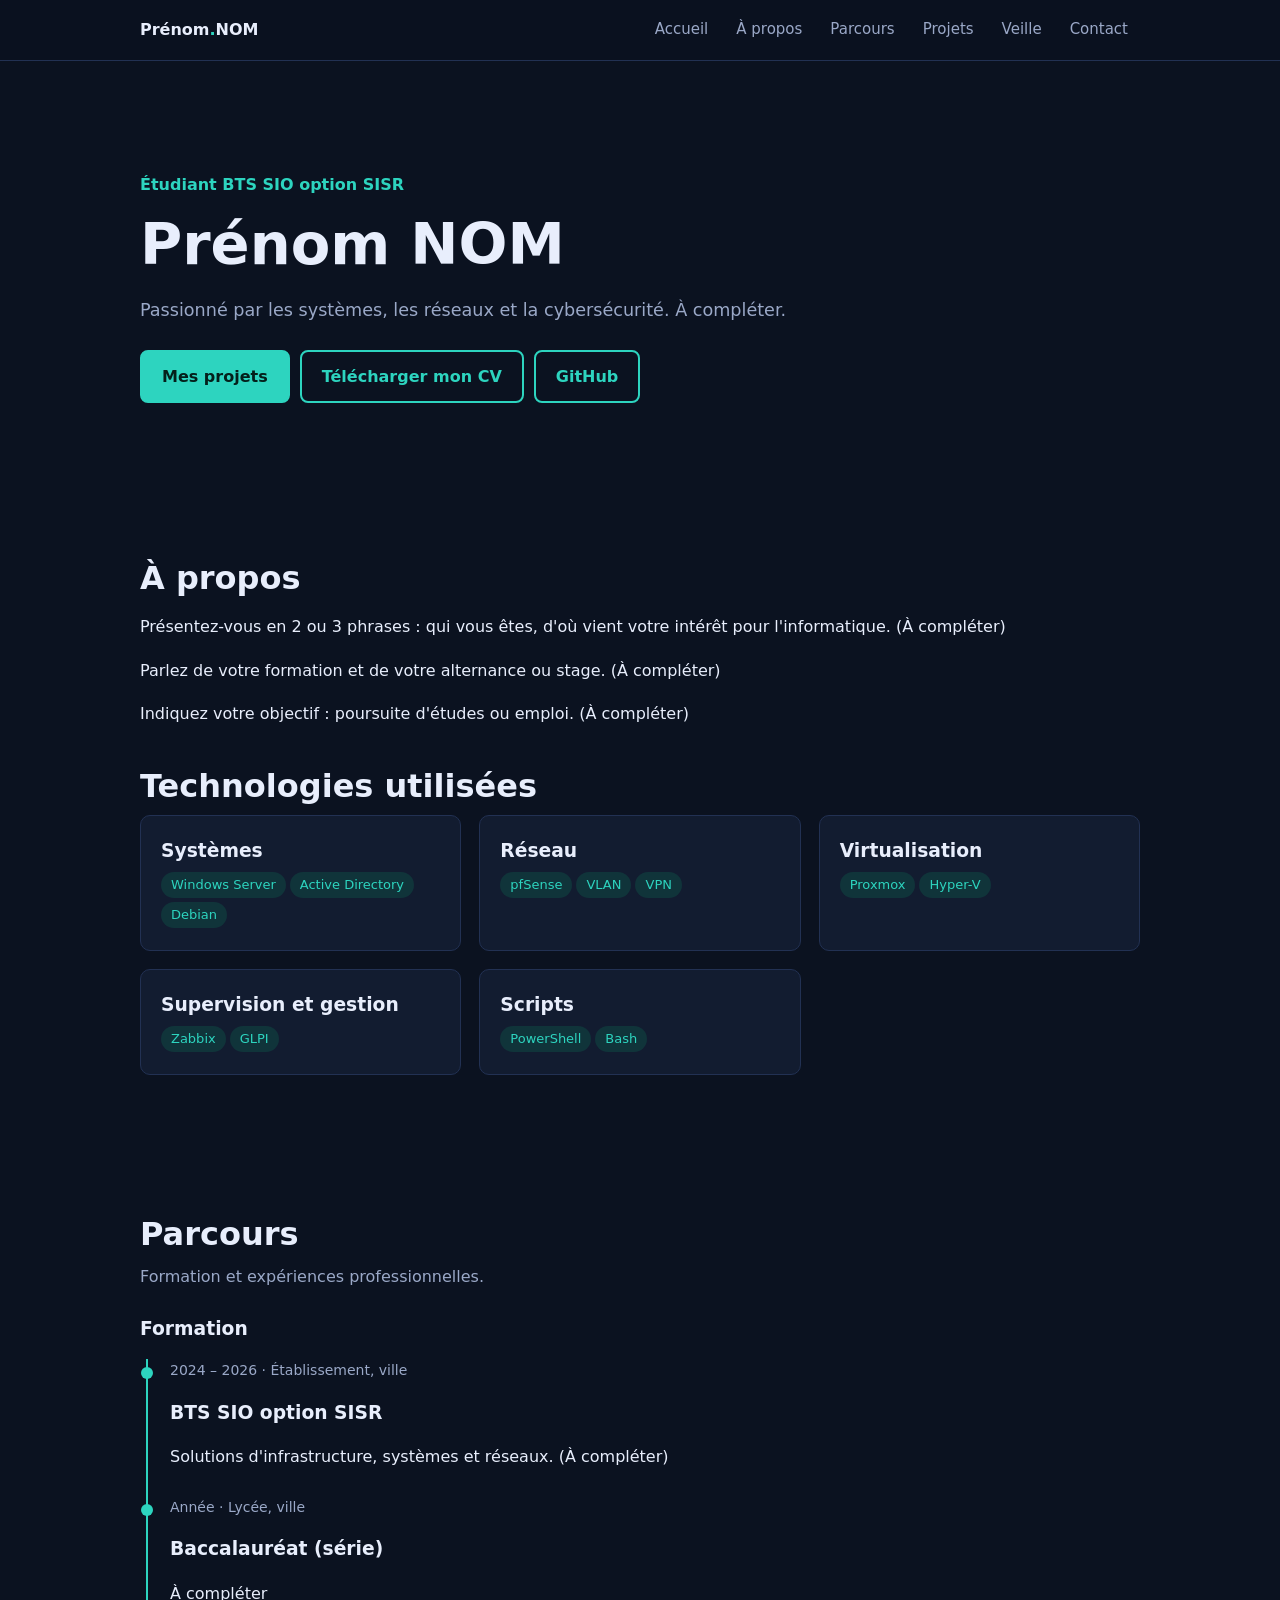
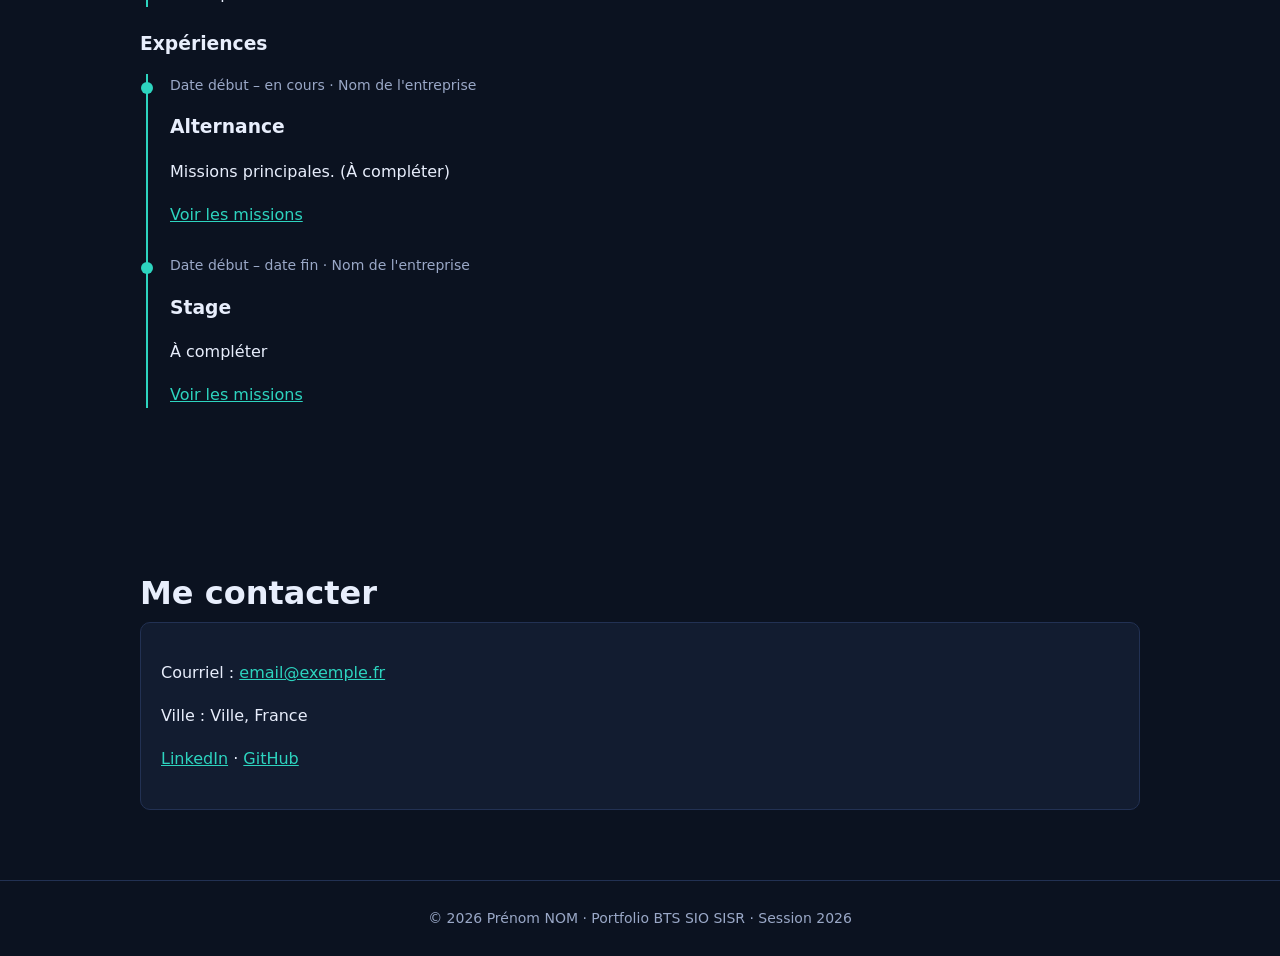
==== index.html @ b0afbd42 "Squelette du portfolio" ====
<!DOCTYPE html><html lang="fr"><head><meta charset="utf-8"><meta name="viewport" content="width=device-width, initial-scale=1"><meta name="robots" content="index, follow"><meta name="description" content="Portfolio BTS SIO option SISR : projets, missions, compétences et veille technologique."><title>Portfolio</title><link rel="stylesheet" href="css/style.css"></head><body data-page="home"><header id="site-header"></header><main>
<section class="hero" id="home"><div class="wrap"><div class="kicker" id="h-title"></div><h1 id="h-name"></h1><p id="h-text"></p>
<a class="btn" href="projects.html">Mes projets</a><a class="btn alt" id="cv-btn" href="#">Télécharger mon CV</a><a class="btn alt" id="gh-btn" href="#" target="_blank" rel="noopener">GitHub</a></div></section>
<section id="about"><div class="wrap"><h2>À propos</h2><div id="about-txt"></div><h2 style="margin-top:40px">Technologies utilisées</h2><div class="grid" id="stack"></div></div></section>
<section id="parcours"><div class="wrap"><h2>Parcours</h2><p class="sub">Formation et expériences professionnelles.</p>
<h3>Formation</h3><div class="tl" id="formation"></div><h3>Expériences</h3><div class="tl" id="experiences"></div></div></section>
<section id="contact"><div class="wrap"><h2>Me contacter</h2><div class="card" id="contact-card"></div></div></section></main>
<footer id="site-footer"></footer><script src="js/data.js"></script><script src="js/main.js"></script></body></html>
---- css/style.css ----
:root{--bg:#0b1220;--card:#121c30;--ink:#e8eefc;--mute:#9aa8c7;--acc:#2dd4bf;--line:#223153}
*{box-sizing:border-box}html{scroll-behavior:smooth;scroll-padding-top:70px}
body{margin:0;background:var(--bg);color:var(--ink);font:16px/1.7 "Segoe UI",system-ui,Arial,sans-serif}
a{color:var(--acc)}h1,h2,h3{line-height:1.2}
.wrap{max-width:1040px;margin:auto;padding:0 20px}
header{position:sticky;top:0;background:rgba(11,18,32,.92);backdrop-filter:blur(8px);border-bottom:1px solid var(--line);z-index:10}
.bar{display:flex;align-items:center;justify-content:space-between;height:60px}
.brand{font-weight:700;color:var(--ink);text-decoration:none}.brand b{color:var(--acc)}
nav{display:flex;gap:4px}nav a{color:var(--mute);text-decoration:none;padding:6px 12px;border-radius:6px;font-size:15px}
nav a:hover,nav a.on{color:var(--ink);background:var(--card)}
#burger{display:none;background:none;border:1px solid var(--line);color:var(--ink);border-radius:6px;padding:6px 10px;font-size:18px}
@media(max-width:760px){#burger{display:block}nav{display:none;position:absolute;top:60px;left:0;right:0;flex-direction:column;background:var(--bg);padding:10px 20px;border-bottom:1px solid var(--line)}nav.open{display:flex}}
section{padding:70px 0}.hero{padding:110px 0 80px}
.hero h1{font-size:clamp(2.2rem,6vw,3.6rem);margin:.2em 0}.hero p{color:var(--mute);max-width:60ch;font-size:1.1rem}
.kicker{color:var(--acc);font-weight:600}
h2{font-size:2rem;margin:0 0 .3em}.sub{color:var(--mute);margin:0 0 28px}
.btn{display:inline-block;padding:11px 20px;border-radius:8px;background:var(--acc);color:#04201b;font-weight:700;text-decoration:none;margin:6px 10px 6px 0;border:2px solid var(--acc)}
.btn.alt{background:none;color:var(--acc)}
.grid{display:grid;gap:18px;grid-template-columns:repeat(auto-fit,minmax(280px,1fr))}
.card{background:var(--card);border:1px solid var(--line);border-radius:10px;padding:20px}
.card h3{margin:.2em 0 .4em}.card img{width:100%;height:170px;object-fit:cover;border-radius:8px;margin-bottom:10px;background:#0e1830}
.tag{display:inline-block;background:#10343a;color:var(--acc);padding:2px 10px;border-radius:99px;font-size:13px;margin:2px 4px 2px 0}
.meta{color:var(--mute);font-size:14px}
.tl{border-left:2px solid var(--acc);padding-left:22px;margin-left:6px}.tl .it{position:relative;margin-bottom:26px}
.tl .it:before{content:"";position:absolute;left:-29px;top:8px;width:12px;height:12px;border-radius:50%;background:var(--acc)}
.filters{display:flex;gap:8px;flex-wrap:wrap;margin-bottom:22px}
.filters button{background:var(--card);color:var(--ink);border:1px solid var(--line);border-radius:99px;padding:7px 16px;cursor:pointer}
.filters button.on{background:var(--acc);color:#04201b;border-color:var(--acc)}
.shots{display:grid;gap:14px;grid-template-columns:repeat(auto-fit,minmax(260px,1fr))}.shots img{width:100%;border-radius:8px;border:1px solid var(--line)}
.todo{color:#f5c542}
footer{border-top:1px solid var(--line);padding:26px 0;color:var(--mute);font-size:14px;text-align:center}
.page{padding:50px 0}
a:focus-visible,button:focus-visible{outline:3px solid var(--acc);outline-offset:2px}
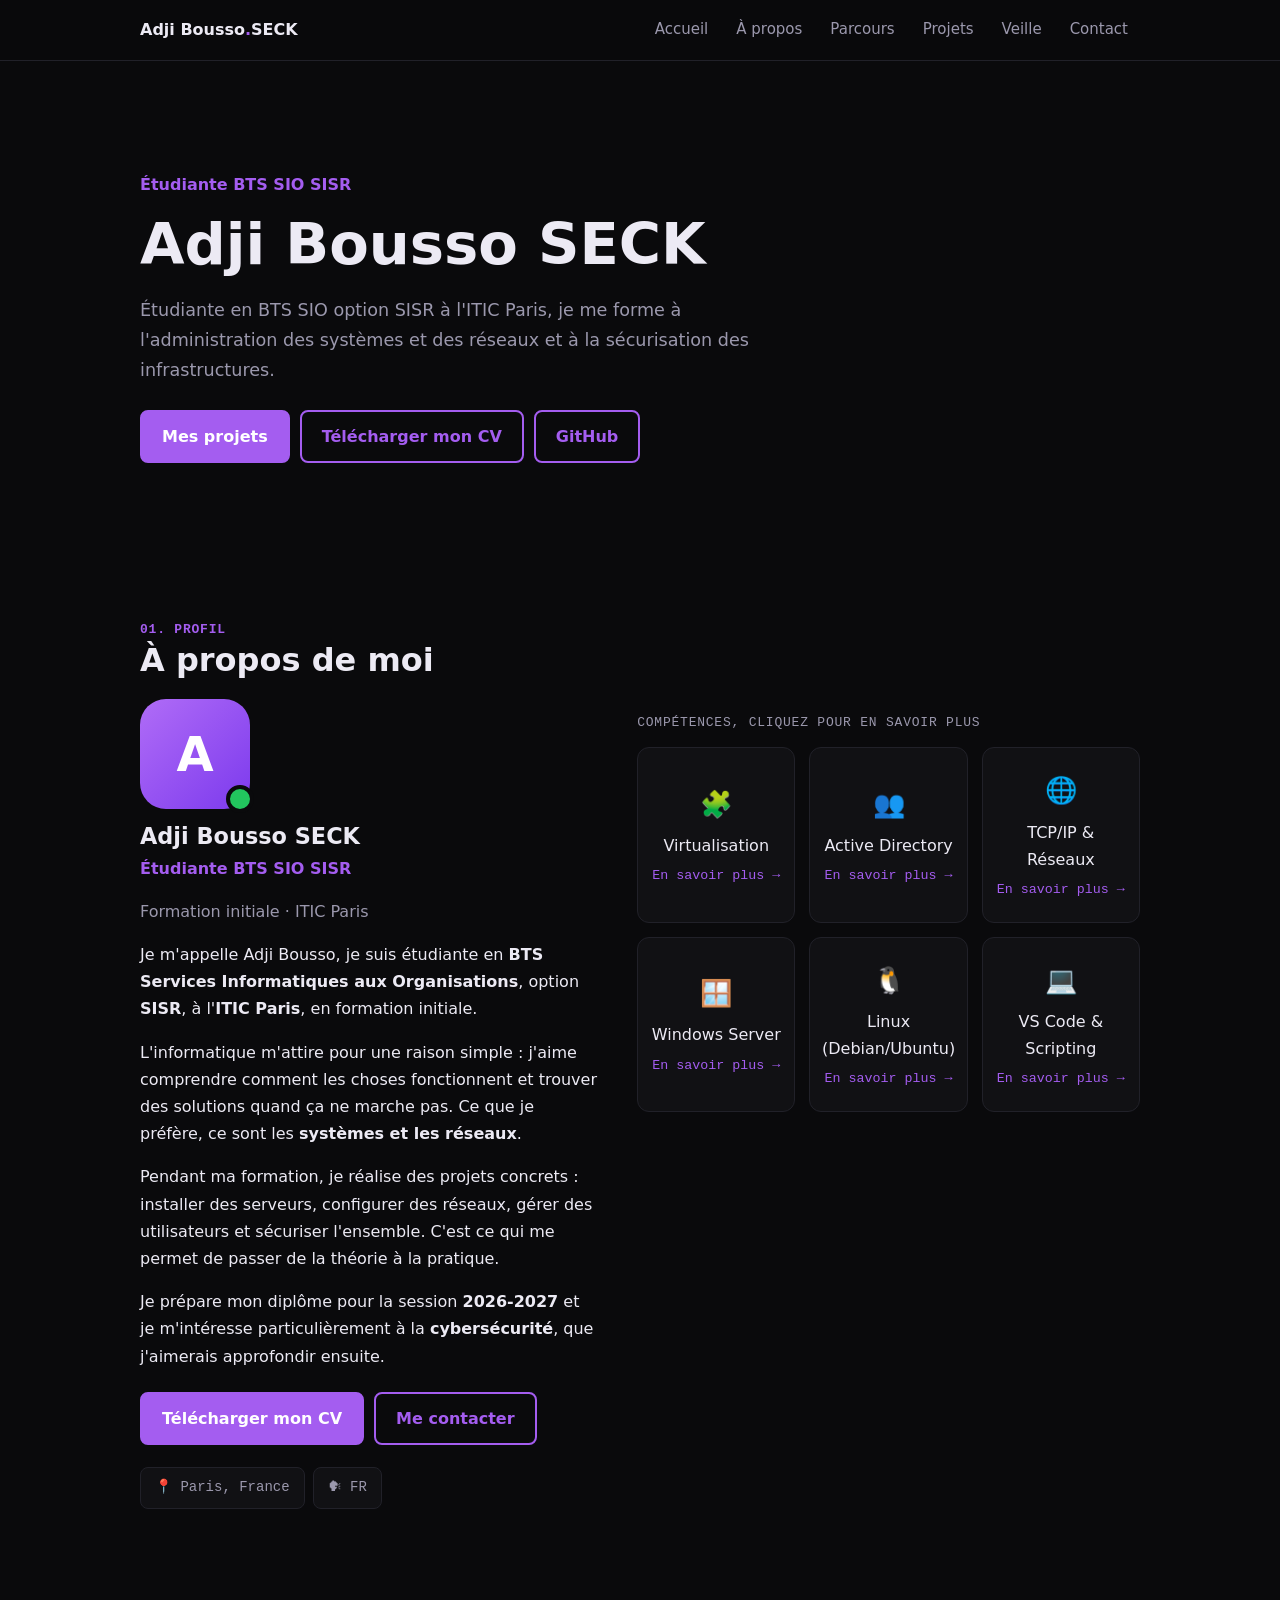
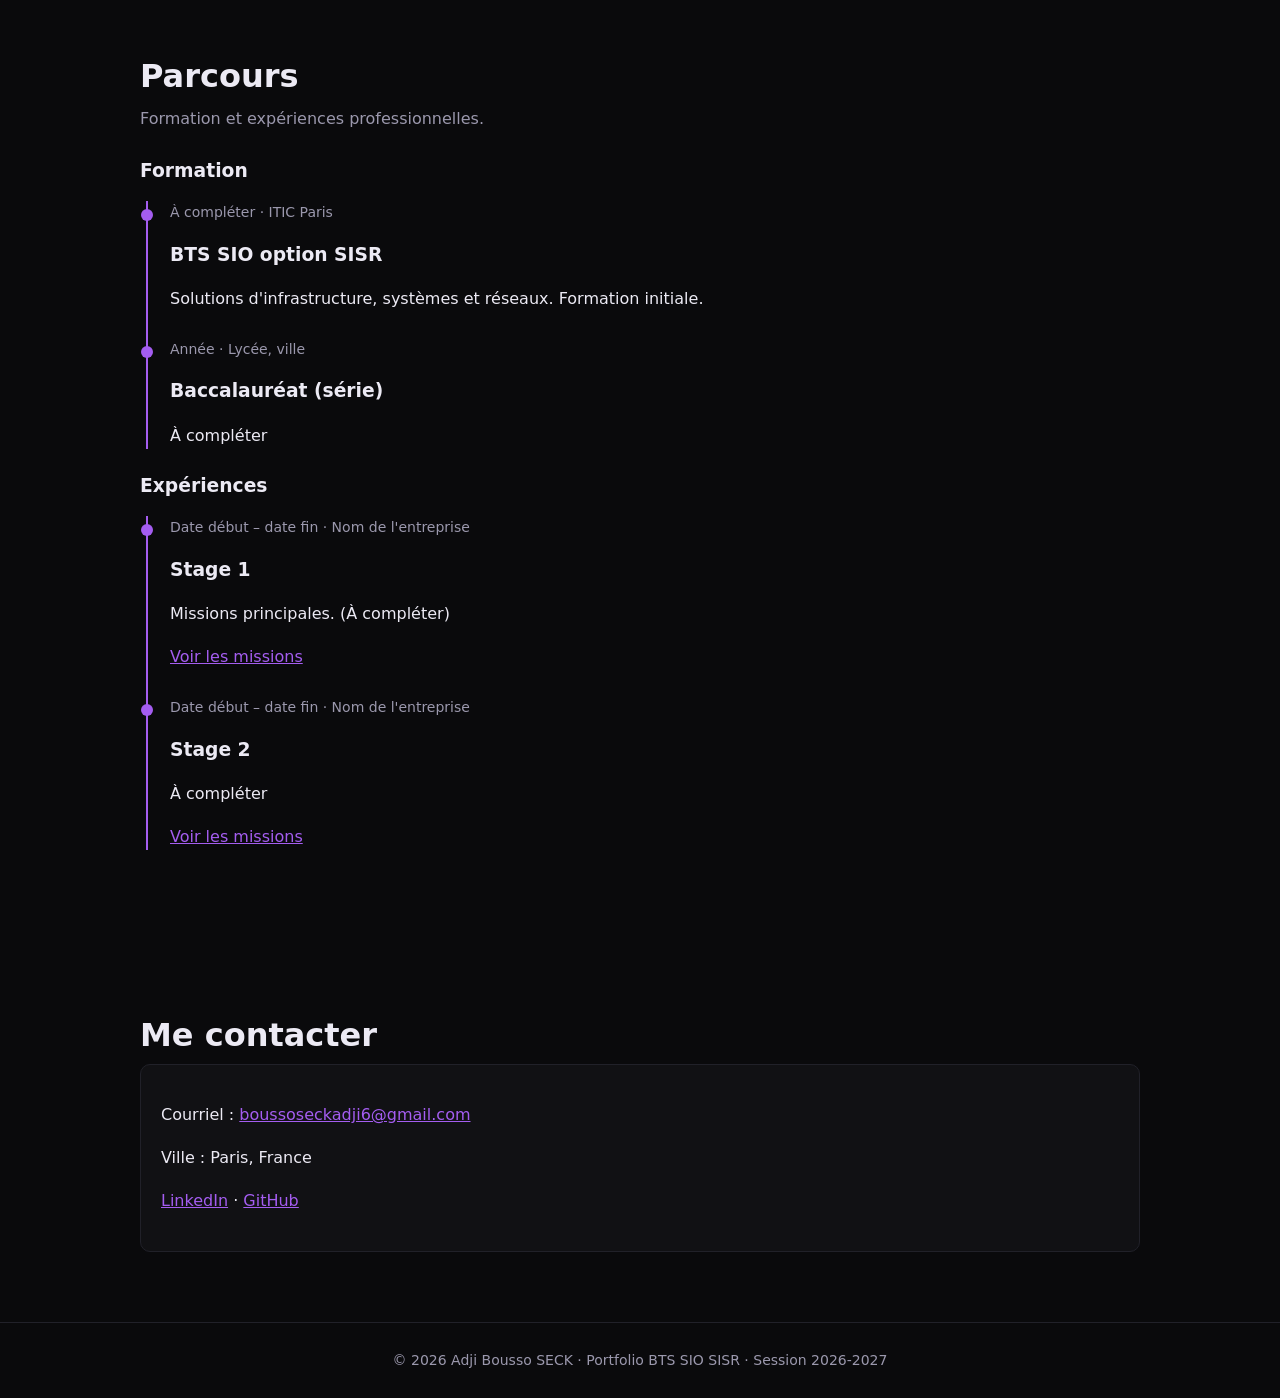
==== commit 99f0926f: "Nouvelle section À propos" ====
--- a/index.html
+++ b/index.html
@@ -1,7 +1,10 @@
 <!DOCTYPE html><html lang="fr"><head><meta charset="utf-8"><meta name="viewport" content="width=device-width, initial-scale=1"><meta name="robots" content="index, follow"><meta name="description" content="Portfolio BTS SIO option SISR : projets, missions, compétences et veille technologique."><title>Portfolio</title><link rel="stylesheet" href="css/style.css"></head><body data-page="home"><header id="site-header"></header><main>
 <section class="hero" id="home"><div class="wrap"><div class="kicker" id="h-title"></div><h1 id="h-name"></h1><p id="h-text"></p>
 <a class="btn" href="projects.html">Mes projets</a><a class="btn alt" id="cv-btn" href="#">Télécharger mon CV</a><a class="btn alt" id="gh-btn" href="#" target="_blank" rel="noopener">GitHub</a></div></section>
-<section id="about"><div class="wrap"><h2>À propos</h2><div id="about-txt"></div><h2 style="margin-top:40px">Technologies utilisées</h2><div class="grid" id="stack"></div></div></section>
+<section id="about"><div class="wrap"><div class="kicker mono">01. Profil</div><h2>À propos de moi</h2>
+<div class="about"><div class="left"><div class="who"><div class="avatar" id="avatar"></div><h3 id="a-name"></h3><div class="kicker" id="a-role"></div><p id="a-status"></p></div>
+<div id="about-txt"></div><p><a class="btn" id="cv-btn2" href="#">Télécharger mon CV</a><a class="btn alt" href="#contact">Me contacter</a></p><div id="chips"></div></div>
+<div><p class="meta mono">Compétences, cliquez pour en savoir plus</p><div class="skills" id="skills"></div></div></div></div></section>
 <section id="parcours"><div class="wrap"><h2>Parcours</h2><p class="sub">Formation et expériences professionnelles.</p>
 <h3>Formation</h3><div class="tl" id="formation"></div><h3>Expériences</h3><div class="tl" id="experiences"></div></div></section>
 <section id="contact"><div class="wrap"><h2>Me contacter</h2><div class="card" id="contact-card"></div></div></section></main>
--- a/css/style.css
+++ b/css/style.css
@@ -1,9 +1,9 @@
-:root{--bg:#0b1220;--card:#121c30;--ink:#e8eefc;--mute:#9aa8c7;--acc:#2dd4bf;--line:#223153}
+:root{--bg:#0a0a0c;--card:#111114;--ink:#eceaf4;--mute:#9b98ad;--acc:#a45df0;--line:#212129}
 *{box-sizing:border-box}html{scroll-behavior:smooth;scroll-padding-top:70px}
 body{margin:0;background:var(--bg);color:var(--ink);font:16px/1.7 "Segoe UI",system-ui,Arial,sans-serif}
 a{color:var(--acc)}h1,h2,h3{line-height:1.2}
 .wrap{max-width:1040px;margin:auto;padding:0 20px}
-header{position:sticky;top:0;background:rgba(11,18,32,.92);backdrop-filter:blur(8px);border-bottom:1px solid var(--line);z-index:10}
+header{position:sticky;top:0;background:rgba(10,10,12,.92);backdrop-filter:blur(8px);border-bottom:1px solid var(--line);z-index:10}
 .bar{display:flex;align-items:center;justify-content:space-between;height:60px}
 .brand{font-weight:700;color:var(--ink);text-decoration:none}.brand b{color:var(--acc)}
 nav{display:flex;gap:4px}nav a{color:var(--mute);text-decoration:none;padding:6px 12px;border-radius:6px;font-size:15px}
@@ -14,20 +14,35 @@
 .hero h1{font-size:clamp(2.2rem,6vw,3.6rem);margin:.2em 0}.hero p{color:var(--mute);max-width:60ch;font-size:1.1rem}
 .kicker{color:var(--acc);font-weight:600}
 h2{font-size:2rem;margin:0 0 .3em}.sub{color:var(--mute);margin:0 0 28px}
-.btn{display:inline-block;padding:11px 20px;border-radius:8px;background:var(--acc);color:#04201b;font-weight:700;text-decoration:none;margin:6px 10px 6px 0;border:2px solid var(--acc)}
+.btn{display:inline-block;padding:11px 20px;border-radius:8px;background:var(--acc);color:#ffffff;font-weight:700;text-decoration:none;margin:6px 10px 6px 0;border:2px solid var(--acc)}
 .btn.alt{background:none;color:var(--acc)}
 .grid{display:grid;gap:18px;grid-template-columns:repeat(auto-fit,minmax(280px,1fr))}
 .card{background:var(--card);border:1px solid var(--line);border-radius:10px;padding:20px}
-.card h3{margin:.2em 0 .4em}.card img{width:100%;height:170px;object-fit:cover;border-radius:8px;margin-bottom:10px;background:#0e1830}
-.tag{display:inline-block;background:#10343a;color:var(--acc);padding:2px 10px;border-radius:99px;font-size:13px;margin:2px 4px 2px 0}
+.card h3{margin:.2em 0 .4em}.card img{width:100%;height:170px;object-fit:cover;border-radius:8px;margin-bottom:10px;background:#16161c}
+.tag{display:inline-block;background:#2a1a40;color:var(--acc);padding:2px 10px;border-radius:99px;font-size:13px;margin:2px 4px 2px 0}
 .meta{color:var(--mute);font-size:14px}
 .tl{border-left:2px solid var(--acc);padding-left:22px;margin-left:6px}.tl .it{position:relative;margin-bottom:26px}
 .tl .it:before{content:"";position:absolute;left:-29px;top:8px;width:12px;height:12px;border-radius:50%;background:var(--acc)}
 .filters{display:flex;gap:8px;flex-wrap:wrap;margin-bottom:22px}
 .filters button{background:var(--card);color:var(--ink);border:1px solid var(--line);border-radius:99px;padding:7px 16px;cursor:pointer}
-.filters button.on{background:var(--acc);color:#04201b;border-color:var(--acc)}
+.filters button.on{background:var(--acc);color:#ffffff;border-color:var(--acc)}
 .shots{display:grid;gap:14px;grid-template-columns:repeat(auto-fit,minmax(260px,1fr))}.shots img{width:100%;border-radius:8px;border:1px solid var(--line)}
 .todo{color:#f5c542}
 footer{border-top:1px solid var(--line);padding:26px 0;color:var(--mute);font-size:14px;text-align:center}
 .page{padding:50px 0}
 a:focus-visible,button:focus-visible{outline:3px solid var(--acc);outline-offset:2px}
+
+.mono{font-family:Consolas,"Courier New",monospace;letter-spacing:.06em;text-transform:uppercase;font-size:13px}
+.about{display:grid;gap:40px;grid-template-columns:1fr 1.1fr;align-items:start;margin-top:20px}
+@media(max-width:860px){.about{grid-template-columns:1fr}}
+.avatar{position:relative;width:110px;height:110px;border-radius:26px;background:linear-gradient(135deg,#b06cf7,#7c3aed);display:grid;place-items:center;font-size:48px;font-weight:800;color:#fff;margin-bottom:14px}
+.avatar:after{content:"";position:absolute;right:-4px;bottom:-4px;width:20px;height:20px;border-radius:50%;background:#22c55e;border:4px solid var(--bg)}
+.who h3{margin:.2em 0;font-size:1.4rem}.who p{color:var(--mute)}.who b{color:var(--ink)}
+.chip{display:inline-block;border:1px solid var(--line);background:var(--card);border-radius:8px;padding:8px 14px;margin:0 8px 8px 0;font-family:Consolas,monospace;font-size:14px;color:var(--mute)}
+.skills{display:grid;gap:14px;grid-template-columns:repeat(auto-fit,minmax(150px,1fr))}
+.skill{background:var(--card);border:1px solid var(--line);border-radius:12px;padding:20px 10px;text-align:center;color:var(--ink);cursor:pointer;font:inherit}
+.skill:hover{border-color:var(--acc);transform:translateY(-2px)}.skill .ic{font-size:26px;display:block;margin-bottom:6px}
+.skill small{display:block;color:var(--acc);font-family:Consolas,monospace;margin-top:6px}
+#modal{position:fixed;inset:0;background:rgba(0,0,0,.7);display:none;place-items:center;z-index:50;padding:20px}
+#modal.open{display:grid}#modal .box{background:var(--card);border:1px solid var(--line);border-radius:14px;max-width:520px;width:100%;padding:26px}
+#modal h3{margin-top:0}#modal button{float:right;background:none;border:0;color:var(--ink);font-size:22px;cursor:pointer}
